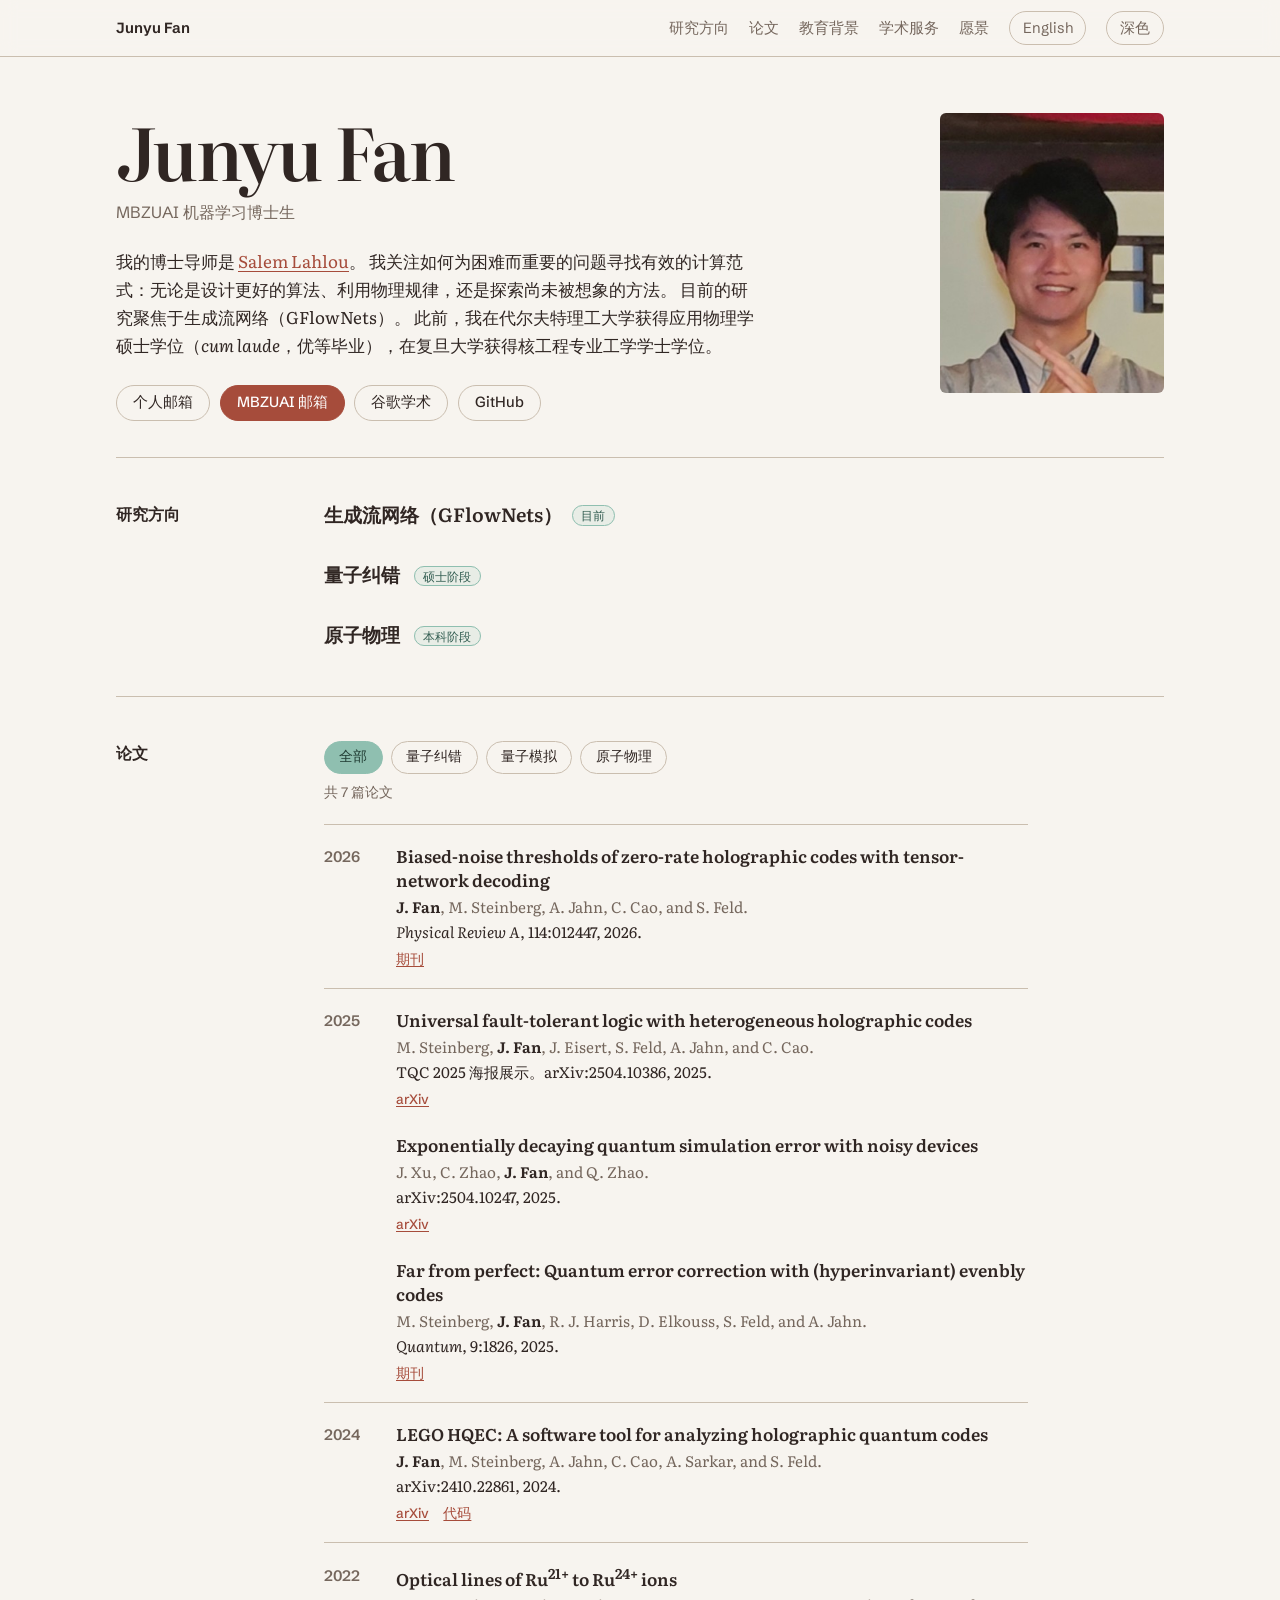
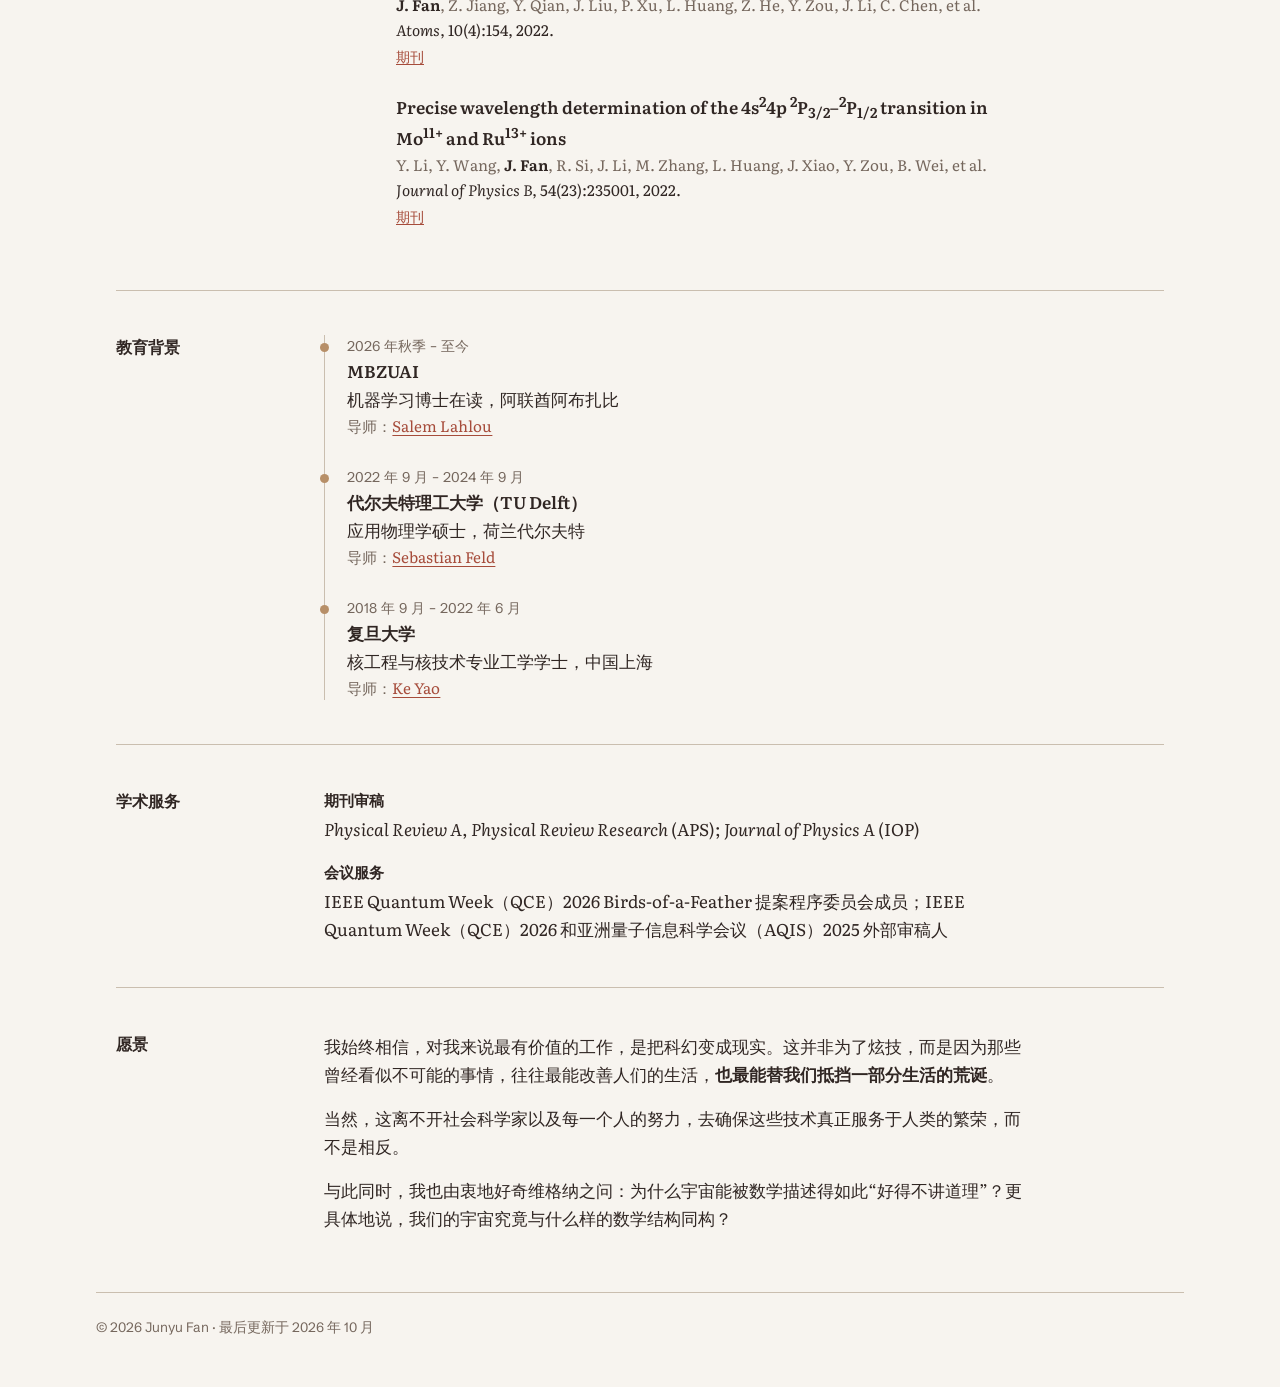
==== zh.html @ 1be73fea "Add Chinese homepage and language switch" ====
<!DOCTYPE html>
<html lang="zh-CN">
<head>
  <meta charset="UTF-8" />
  <meta name="google-site-verification" content="0ChBe5ir7UnDxiI_qEI0P0M8Q7s19YpTejGyfD4wSks" />
  <meta name="viewport" content="width=device-width, initial-scale=1.0" />
  <meta name="description" content="Junyu Fan 的个人学术主页。研究兴趣包括生成流网络（GFlowNets）、量子纠错，以及面向科学难题的计算方法。" />
  <link rel="canonical" href="https://fjy08.github.io/zh.html" />
  <link rel="alternate" hreflang="en" href="https://fjy08.github.io/" />
  <link rel="alternate" hreflang="zh-CN" href="https://fjy08.github.io/zh.html" />
  <title>Junyu Fan</title>

  <link rel="preconnect" href="https://fonts.googleapis.com" />
  <link rel="preconnect" href="https://fonts.gstatic.com" crossorigin />
  <link rel="stylesheet" href="https://fonts.googleapis.com/css2?family=Literata:ital,opsz,wght@0,7..72,200..900;1,7..72,200..900&family=Schibsted+Grotesk:wght@400..800&display=swap" />

  <!-- Apply a saved theme before first paint to avoid a flash -->
  <script>
    try {
      var saved = localStorage.getItem('theme');
      if (saved === 'light' || saved === 'dark') document.documentElement.setAttribute('data-theme', saved);
    } catch (e) {}
  </script>

  <style>
    /* ---------- Tokens ---------- */
    :root {
      --paper: #F7F4EF;
      --ink: #302623;
      --muted: #75675D;
      --line: #CABEAF;
      --accent: #A64C3B;
      --accent-strong: #6B3B32;
      --on-accent: #FFFFFF;
      --jade: #8FBFB0;
      --jade-text: #315C50;
      --on-jade: #203C33;
      --sand: #B78F68;
      --serif: "Literata", "Noto Serif CJK SC", "Source Han Serif SC", "Songti SC", SimSun, serif;
      --sans: "Schibsted Grotesk", system-ui, "Microsoft YaHei", "PingFang SC", sans-serif;
      color-scheme: light;
    }
    @media (prefers-color-scheme: dark) {
      :root:not([data-theme="light"]) {
        --paper: #201D1A;
        --ink: #EEE8DF;
        --muted: #CABEAF;
        --line: #57463D;
        --accent: #D98673;
        --accent-strong: #ECB09D;
        --on-accent: #21140E;
        --jade-text: #8FBFB0;
        color-scheme: dark;
      }
    }
    :root[data-theme="dark"] {
      --paper: #201D1A;
      --ink: #EEE8DF;
      --muted: #CABEAF;
      --line: #57463D;
      --accent: #D98673;
      --accent-strong: #ECB09D;
      --on-accent: #21140E;
      --jade-text: #8FBFB0;
      color-scheme: dark;
    }

    /* ---------- Base ---------- */
    *, *::before, *::after { box-sizing: border-box; }
    [hidden] { display: none !important; }
    html { scroll-behavior: smooth; -webkit-text-size-adjust: 100%; }
    body {
      margin: 0;
      background: var(--paper);
      color: var(--ink);
      font: 400 1.0625rem/1.65 var(--serif);
      -webkit-font-smoothing: antialiased;
    }
    a { color: var(--accent); text-underline-offset: 0.18em; text-decoration-thickness: 1px; }
    a:hover { color: var(--accent-strong); }
    :focus-visible { outline: 2px solid var(--accent); outline-offset: 3px; border-radius: 2px; }
    .skip { position: absolute; left: -999px; top: 0.5rem; background: var(--paper); padding: 0.5rem 0.9rem; z-index: 20; font-family: var(--sans); }
    .skip:focus { left: 0.5rem; }
    .wrap { max-width: 68rem; margin: 0 auto; padding: 0 1.25rem; }
    #top, .section { scroll-margin-top: 4.25rem; }

    /* ---------- Top bar ---------- */
    .topbar {
      position: sticky; top: 0; z-index: 10;
      background: color-mix(in srgb, var(--paper) 88%, transparent);
      -webkit-backdrop-filter: blur(8px); backdrop-filter: blur(8px);
      border-bottom: 1px solid var(--line);
    }
    .topbar-inner {
      max-width: 68rem; margin: 0 auto; padding: 0 1.25rem; height: 3.5rem;
      display: flex; align-items: center; gap: 1.25rem;
      font-family: var(--sans); font-size: 0.92rem;
    }
    .brand { font-weight: 650; color: var(--ink); text-decoration: none; white-space: nowrap; }
    .brand:hover { color: var(--ink); }
    .topnav { display: flex; gap: 1.25rem; margin-left: auto; min-width: 0; overflow-x: auto; scrollbar-width: none; }
    .topnav::-webkit-scrollbar { display: none; }
    .topnav a { color: var(--muted); text-decoration: none; padding: 0.25rem 0; white-space: nowrap; }
    .topnav a:hover { color: var(--ink); }
    .theme-btn {
      flex-shrink: 0; font: inherit; color: var(--muted); background: none;
      border: 1px solid var(--line); border-radius: 999px; padding: 0.25rem 0.8rem; cursor: pointer;
    }
    .theme-btn:hover { color: var(--ink); border-color: var(--accent); }
    .language-link {
      flex-shrink: 0; color: var(--muted); text-decoration: none; white-space: nowrap;
      border: 1px solid var(--line); border-radius: 999px; padding: 0.25rem 0.8rem;
    }
    .language-link:hover { color: var(--ink); border-color: var(--accent); }
    @media (max-width: 640px) {
      .brand { display: none; }
      .topbar-inner { gap: 0.65rem; padding: 0 1rem; font-size: 0.85rem; }
      .topnav { gap: 0.9rem; }
    }

    /* ---------- Hero ---------- */
    .hero {
      display: grid; grid-template-columns: minmax(0, 1fr) 14rem; gap: 3rem;
      align-items: start; padding: 3.5rem 0 2.25rem;
    }
    .hero h1 {
      margin: 0 0 0.9rem; font-family: var(--serif); font-weight: 600;
      font-size: clamp(2.7rem, 6.5vw, 4.5rem); line-height: 1.02; letter-spacing: -0.025em;
    }
    .position { margin: 0 0 1.4rem; max-width: 34rem; font: 400 1.02rem/1.45 var(--sans); color: var(--muted); }
    .bio { margin: 0 0 1.6rem; max-width: 40rem; }
    .photo img {
      display: block; width: 100%; aspect-ratio: 4 / 5; object-fit: cover;
      border-radius: 6px; background: var(--line);
    }
    .links { display: flex; flex-wrap: wrap; gap: 0.6rem; font: 500 0.92rem/1 var(--sans); }
    .links a {
      display: inline-flex; align-items: center; padding: 0.6rem 1rem;
      border: 1px solid var(--line); border-radius: 999px; color: var(--ink); text-decoration: none;
    }
    .links a:hover { border-color: var(--accent); color: var(--accent); }
    .links a.primary { background: var(--accent); border-color: var(--accent); color: var(--on-accent); }
    .links a.primary:hover { background: var(--accent-strong); border-color: var(--accent-strong); color: var(--on-accent); }
    @media (max-width: 760px) {
      .hero { grid-template-columns: 1fr; gap: 1.5rem; padding-top: 2rem; }
      .photo { order: -1; width: 8.5rem; }
    }

    /* ---------- Sections ---------- */
    .section {
      display: grid; grid-template-columns: 10.5rem minmax(0, 1fr); gap: 1.5rem 2.5rem;
      padding: 2.75rem 0; border-top: 1px solid var(--line);
    }
    .section > h2 { margin: 0; font: 650 0.98rem/1.7 var(--sans); letter-spacing: 0.005em; }
    .section-body { max-width: 44rem; }
    @media (max-width: 760px) { .section { grid-template-columns: 1fr; gap: 1rem; padding: 2.25rem 0; } }

    /* Research */
    .topics { display: grid; gap: 1.9rem; }
    .topic h3 { margin: 0 0 0.3rem; font: 600 1.2rem/1.3 var(--serif); }
    .status {
      margin-left: 0.6rem; padding: 0.1rem 0.55rem; border: 1px solid var(--jade); border-radius: 999px;
      background: color-mix(in srgb, var(--jade) 14%, var(--paper));
      font: 500 0.78rem/1.4 var(--sans); color: var(--jade-text); vertical-align: 0.12em;
    }
    .topic p { margin: 0 0 0.45rem; }
    .topic .more { font: 500 0.9rem/1.4 var(--sans); }

    /* Publications */
    .filters { display: flex; flex-wrap: wrap; gap: 0.5rem; margin: 0 0 0.6rem; }
    .chip {
      font: 500 0.85rem/1 var(--sans); padding: 0.55rem 0.9rem; border-radius: 999px;
      border: 1px solid var(--line); background: transparent; color: var(--ink); cursor: pointer;
    }
    .chip:hover { border-color: var(--accent); }
    .chip[aria-pressed="true"] { background: var(--jade); border-color: var(--jade); color: var(--on-jade); }
    .pub-count { margin: 0 0 1.25rem; font: 400 0.85rem/1.5 var(--sans); color: var(--muted); }
    .year-group { display: grid; grid-template-columns: 3.5rem minmax(0, 1fr); gap: 1rem; padding: 1.2rem 0; border-top: 1px solid var(--line); }
    .year { margin: 0; font: 600 0.95rem/1.7 var(--sans); color: var(--muted); }
    .pubs { list-style: none; margin: 0; padding: 0; display: grid; gap: 1.5rem; }
    .pub p { margin: 0; }
    .pub-title { font-weight: 600; line-height: 1.4; }
    .pub-authors { font-size: 0.95rem; color: var(--muted); margin-top: 0.15rem !important; }
    .pub-authors strong { color: var(--ink); font-weight: 650; }
    .pub-venue { font-size: 0.95rem; }
    .pub-links { display: flex; gap: 0.9rem; margin-top: 0.35rem !important; font: 500 0.85rem/1.4 var(--sans); }
    @media (max-width: 480px) { .year-group { grid-template-columns: 1fr; gap: 0.25rem; } }

    /* Education timeline (a real sequence, so it gets a rail) */
    .timeline { list-style: none; margin: 0; padding: 0 0 0 1.4rem; border-left: 1px solid var(--line); }
    .timeline li { position: relative; padding-bottom: 1.7rem; }
    .timeline li:last-child { padding-bottom: 0; }
    .timeline li::before {
      content: ""; position: absolute; left: calc(-1.4rem - 5px); top: 0.5rem;
      width: 9px; height: 9px; border-radius: 50%; background: var(--sand);
    }
    .timeline .date { display: block; font: 400 0.88rem/1.6 var(--sans); color: var(--muted); }
    .timeline .school { display: block; font-weight: 600; }
    .timeline .degree { display: block; }
    .timeline .advisor { display: block; font-size: 0.95rem; color: var(--muted); }

    /* Service */
    .service { list-style: none; margin: 0; padding: 0; display: grid; gap: 1.1rem; }
    .service strong { display: block; margin-bottom: 0.1rem; font: 600 0.95rem/1.6 var(--sans); }

    /* Vision */
    .vision-more { margin: 0 0 1rem; }

    /* Footer */
    .footer { padding: 1.5rem 0 3rem; border-top: 1px solid var(--line); font: 400 0.85rem/1.6 var(--sans); color: var(--muted); }
  </style>
</head>
<body>
<a class="skip" href="#main">跳转到正文</a>

<header class="topbar">
  <div class="topbar-inner">
    <a class="brand" href="#top">Junyu Fan</a>
    <nav class="topnav" aria-label="页面导航">
      <a href="#research">研究方向</a>
      <a href="#publications">论文</a>
      <a href="#education">教育背景</a>
      <a href="#service">学术服务</a>
      <a href="#vision">愿景</a>
    </nav>
    <a class="language-link" href="index.html" lang="en" hreflang="en" aria-label="切换到英文">English</a>
    <button class="theme-btn" id="theme-toggle" type="button">深色</button>
  </div>
</header>

<main id="main" class="wrap">

  <!-- Hero -->
  <div class="hero" id="top">
    <div class="hero-text">
      <h1>Junyu Fan</h1>
      <p class="position">MBZUAI 机器学习博士生</p>
      <p class="bio">
        我的博士导师是 <a href="https://lahlou.org/" target="_blank" rel="noopener noreferrer">Salem Lahlou</a>。
        我关注如何为困难而重要的问题寻找有效的计算范式：无论是设计更好的算法、利用物理规律，还是探索尚未被想象的方法。
        目前的研究聚焦于生成流网络（GFlowNets）。
        此前，我在代尔夫特理工大学获得应用物理学硕士学位（<em>cum laude</em>，优等毕业），在复旦大学获得核工程专业工学学士学位。
      </p>
      <div class="links">
        <a href="mailto:fzhjerry@gmail.com">个人邮箱</a>
        <a class="primary" href="mailto:Junyu.Fan@mbzuai.ac.ae">MBZUAI 邮箱</a>
        <a href="https://scholar.google.com/citations?user=SS9oXGwAAAAJ" target="_blank" rel="noopener noreferrer">谷歌学术</a>
        <a href="https://github.com/FJY08" target="_blank" rel="noopener noreferrer">GitHub</a>
      </div>
    </div>
    <div class="photo">
      <img src="contents/photo.jpg?v=f441483" alt="Junyu Fan" />
    </div>
  </div>

  <!-- Research -->
  <section class="section" id="research" aria-labelledby="h-research">
    <h2 id="h-research">研究方向</h2>
    <div class="section-body topics">
      <div class="topic">
        <h3>生成流网络（GFlowNets）<span class="status">目前</span></h3>
      </div>
      <div class="topic">
        <h3>量子纠错 <span class="status">硕士阶段</span></h3>
      </div>
      <div class="topic">
        <h3>原子物理 <span class="status">本科阶段</span></h3>
      </div>
    </div>
  </section>

  <!-- Publications -->
  <section class="section" id="publications" aria-labelledby="h-pubs">
    <h2 id="h-pubs">论文</h2>
    <div class="section-body">
      <div class="filters" role="group" aria-label="按研究方向筛选论文">
        <button class="chip" type="button" data-filter="all" aria-pressed="true">全部</button>
        <button class="chip" type="button" data-filter="qec" aria-pressed="false">量子纠错</button>
        <button class="chip" type="button" data-filter="sim" aria-pressed="false">量子模拟</button>
        <button class="chip" type="button" data-filter="atomic" aria-pressed="false">原子物理</button>
      </div>
      <p class="pub-count" id="pub-count" aria-live="polite">共 7 篇论文</p>

      <div class="year-group">
        <h3 class="year">2026</h3>
        <ul class="pubs">
          <li class="pub" data-tags="qec">
            <p class="pub-title">Biased-noise thresholds of zero-rate holographic codes with tensor-network decoding</p>
            <p class="pub-authors"><strong>J. Fan</strong>, M. Steinberg, A. Jahn, C. Cao, and S. Feld.</p>
            <p class="pub-venue"><em>Physical Review A</em>, 114:012447, 2026.</p>
            <p class="pub-links"><a href="https://doi.org/10.1103/rcxg-x3hy" target="_blank" rel="noopener noreferrer">期刊</a></p>
          </li>
        </ul>
      </div>

      <div class="year-group">
        <h3 class="year">2025</h3>
        <ul class="pubs">
          <li class="pub" data-tags="qec">
            <p class="pub-title">Universal fault-tolerant logic with heterogeneous holographic codes</p>
            <p class="pub-authors">M. Steinberg, <strong>J. Fan</strong>, J. Eisert, S. Feld, A. Jahn, and C. Cao.</p>
            <p class="pub-venue">TQC 2025 海报展示。arXiv:2504.10386, 2025.</p>
            <p class="pub-links"><a href="https://arxiv.org/abs/2504.10386" target="_blank" rel="noopener noreferrer">arXiv</a></p>
          </li>
          <li class="pub" data-tags="sim">
            <p class="pub-title">Exponentially decaying quantum simulation error with noisy devices</p>
            <p class="pub-authors">J. Xu, C. Zhao, <strong>J. Fan</strong>, and Q. Zhao.</p>
            <p class="pub-venue">arXiv:2504.10247, 2025.</p>
            <p class="pub-links"><a href="https://arxiv.org/abs/2504.10247" target="_blank" rel="noopener noreferrer">arXiv</a></p>
          </li>
          <li class="pub" data-tags="qec">
            <p class="pub-title">Far from perfect: Quantum error correction with (hyperinvariant) evenbly codes</p>
            <p class="pub-authors">M. Steinberg, <strong>J. Fan</strong>, R. J. Harris, D. Elkouss, S. Feld, and A. Jahn.</p>
            <p class="pub-venue"><em>Quantum</em>, 9:1826, 2025.</p>
            <p class="pub-links"><a href="https://doi.org/10.22331/q-2025-08-08-1826" target="_blank" rel="noopener noreferrer">期刊</a></p>
          </li>
        </ul>
      </div>

      <div class="year-group">
        <h3 class="year">2024</h3>
        <ul class="pubs">
          <li class="pub" data-tags="qec">
            <p class="pub-title">LEGO HQEC: A software tool for analyzing holographic quantum codes</p>
            <p class="pub-authors"><strong>J. Fan</strong>, M. Steinberg, A. Jahn, C. Cao, A. Sarkar, and S. Feld.</p>
            <p class="pub-venue">arXiv:2410.22861, 2024.</p>
            <p class="pub-links">
              <a href="https://arxiv.org/abs/2410.22861" target="_blank" rel="noopener noreferrer">arXiv</a>
              <a href="https://github.com/QML-Group/HQEC" target="_blank" rel="noopener noreferrer">代码</a>
            </p>
          </li>
        </ul>
      </div>

      <div class="year-group">
        <h3 class="year">2022</h3>
        <ul class="pubs">
          <li class="pub" data-tags="atomic">
            <p class="pub-title">Optical lines of Ru<sup>21+</sup> to Ru<sup>24+</sup> ions</p>
            <p class="pub-authors"><strong>J. Fan</strong>, Z. Jiang, Y. Qian, J. Liu, P. Xu, L. Huang, Z. He, Y. Zou, J. Li, C. Chen, et al.</p>
            <p class="pub-venue"><em>Atoms</em>, 10(4):154, 2022.</p>
            <p class="pub-links"><a href="https://doi.org/10.3390/atoms10040154" target="_blank" rel="noopener noreferrer">期刊</a></p>
          </li>
          <li class="pub" data-tags="atomic">
            <p class="pub-title">Precise wavelength determination of the 4s<sup>2</sup>4p <sup>2</sup>P<sub>3/2</sub>&ndash;<sup>2</sup>P<sub>1/2</sub> transition in Mo<sup>11+</sup> and Ru<sup>13+</sup> ions</p>
            <p class="pub-authors">Y. Li, Y. Wang, <strong>J. Fan</strong>, R. Si, J. Li, M. Zhang, L. Huang, J. Xiao, Y. Zou, B. Wei, et al.</p>
            <p class="pub-venue"><em>Journal of Physics B</em>, 54(23):235001, 2022.</p>
            <p class="pub-links"><a href="https://doi.org/10.1088/1361-6455/ac43f4" target="_blank" rel="noopener noreferrer">期刊</a></p>
          </li>
        </ul>
      </div>
    </div>
  </section>

  <!-- Education -->
  <section class="section" id="education" aria-labelledby="h-edu">
    <h2 id="h-edu">教育背景</h2>
    <div class="section-body">
      <ol class="timeline">
        <li>
          <span class="date">2026 年秋季 &ndash; 至今</span>
          <span class="school">MBZUAI</span>
          <span class="degree">机器学习博士在读，阿联酋阿布扎比</span>
          <span class="advisor">导师：<a href="https://lahlou.org/" target="_blank" rel="noopener noreferrer">Salem Lahlou</a></span>
        </li>
        <li>
          <span class="date">2022 年 9 月 &ndash; 2024 年 9 月</span>
          <span class="school">代尔夫特理工大学（TU Delft）</span>
          <span class="degree">应用物理学硕士，荷兰代尔夫特</span>
          <span class="advisor">导师：<a href="https://www.sebastianfeld.de/" target="_blank" rel="noopener noreferrer">Sebastian Feld</a></span>
        </li>
        <li>
          <span class="date">2018 年 9 月 &ndash; 2022 年 6 月</span>
          <span class="school">复旦大学</span>
          <span class="degree">核工程与核技术专业工学学士，中国上海</span>
          <span class="advisor">导师：<a href="https://www.researchgate.net/profile/Ke-Yao-4" target="_blank" rel="noopener noreferrer">Ke Yao</a></span>
        </li>
      </ol>
    </div>
  </section>

  <!-- Service -->
  <section class="section" id="service" aria-labelledby="h-service">
    <h2 id="h-service">学术服务</h2>
    <div class="section-body">
      <ul class="service">
        <li>
          <strong>期刊审稿</strong>
          <em>Physical Review A</em>, <em>Physical Review Research</em> (APS); <em>Journal of Physics A</em> (IOP)
        </li>
        <li>
          <strong>会议服务</strong>
          IEEE Quantum Week（QCE）2026 Birds-of-a-Feather 提案程序委员会成员；IEEE Quantum Week（QCE）2026 和亚洲量子信息科学会议（AQIS）2025 外部审稿人
        </li>
      </ul>
    </div>
  </section>

  <!-- Vision -->
  <section class="section" id="vision" aria-labelledby="h-vision">
    <h2 id="h-vision">愿景</h2>
    <div class="section-body">
      <p class="vision-more">我始终相信，对我来说最有价值的工作，是把科幻变成现实。这并非为了炫技，而是因为那些曾经看似不可能的事情，往往最能改善人们的生活，<strong>也最能替我们抵挡一部分生活的荒诞</strong>。</p>
      <p class="vision-more">当然，这离不开社会科学家以及每一个人的努力，去确保这些技术真正服务于人类的繁荣，而不是相反。</p>
      <p class="vision-more">与此同时，我也由衷地好奇维格纳之问：为什么宇宙能被数学描述得如此“好得不讲道理”？更具体地说，我们的宇宙究竟与什么样的数学结构同构？</p>
    </div>
  </section>

</main>

<footer class="wrap footer">
  &copy; 2026 Junyu Fan &middot; 最后更新于 2026 年 10 月
</footer>

<script>
(function () {
  var languageLink = document.querySelector('.language-link');
  languageLink.addEventListener('click', function () {
    languageLink.href = languageLink.getAttribute('href').split('#')[0] + window.location.hash;
  });

  /* ---------- Theme toggle ---------- */
  var root = document.documentElement;
  var btn = document.getElementById('theme-toggle');
  var mq = window.matchMedia('(prefers-color-scheme: dark)');
  function isDark() {
    var t = root.getAttribute('data-theme');
    return t ? t === 'dark' : mq.matches;
  }
  function syncLabel() {
    btn.textContent = isDark() ? '浅色' : '深色';
    btn.setAttribute('aria-label', isDark() ? '切换到浅色主题' : '切换到深色主题');
  }
  btn.addEventListener('click', function () {
    var next = isDark() ? 'light' : 'dark';
    root.setAttribute('data-theme', next);
    try { localStorage.setItem('theme', next); } catch (e) {}
    syncLabel();
  });
  if (mq.addEventListener) mq.addEventListener('change', syncLabel);
  syncLabel();

  /* ---------- Publication filter ---------- */
  var chips = document.querySelectorAll('.chip');
  var pubs = document.querySelectorAll('.pub');
  var groups = document.querySelectorAll('.year-group');
  var count = document.getElementById('pub-count');
  function applyFilter(tag) {
    var shown = 0;
    chips.forEach(function (c) {
      c.setAttribute('aria-pressed', c.getAttribute('data-filter') === tag ? 'true' : 'false');
    });
    pubs.forEach(function (p) {
      var match = tag === 'all' || p.getAttribute('data-tags').split(' ').indexOf(tag) !== -1;
      p.hidden = !match;
      if (match) shown++;
    });
    groups.forEach(function (g) { g.hidden = !g.querySelector('.pub:not([hidden])'); });
    count.textContent = shown === pubs.length ? '共 ' + pubs.length + ' 篇论文' : '显示 ' + shown + ' / ' + pubs.length + ' 篇论文';
  }
  chips.forEach(function (c) {
    c.addEventListener('click', function () { applyFilter(c.getAttribute('data-filter')); });
  });
  document.querySelectorAll('[data-filter-link]').forEach(function (a) {
    a.addEventListener('click', function () { applyFilter(a.getAttribute('data-filter-link')); });
  });

})();
</script>
</body>
</html>
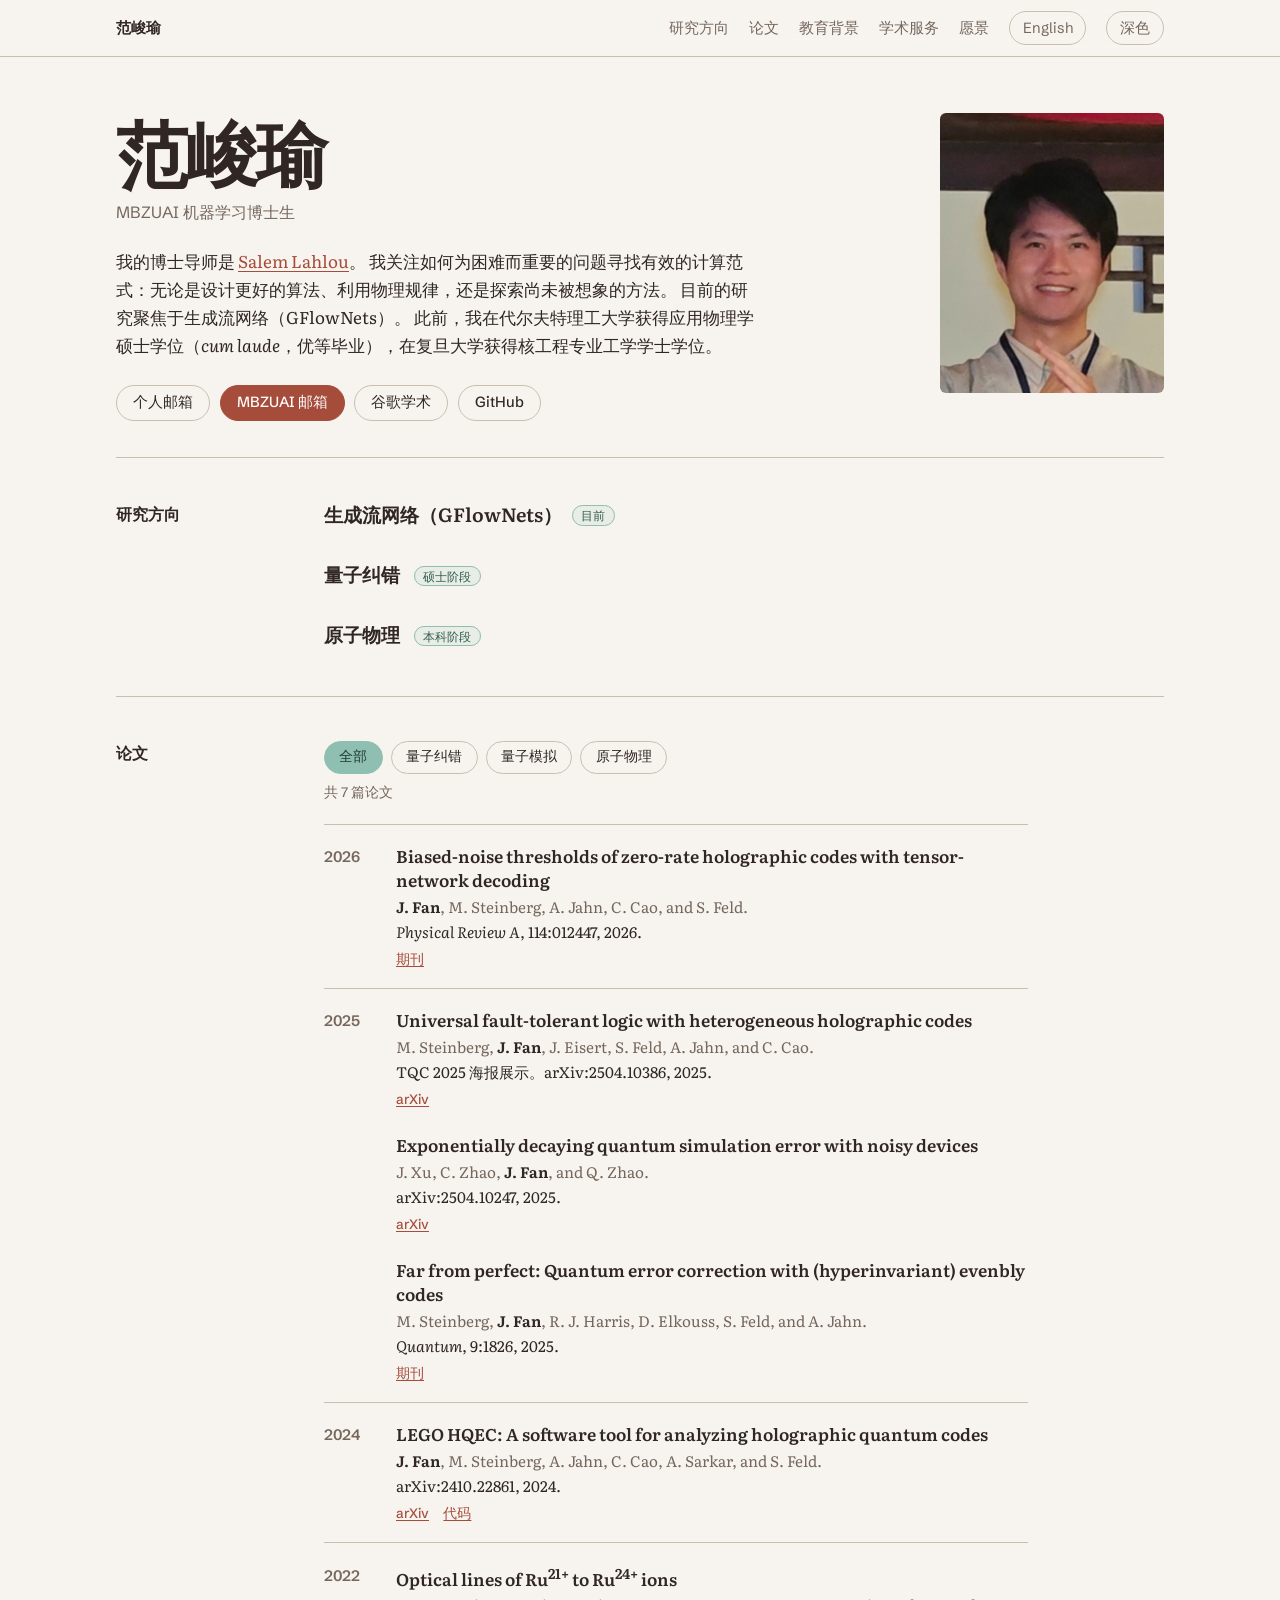
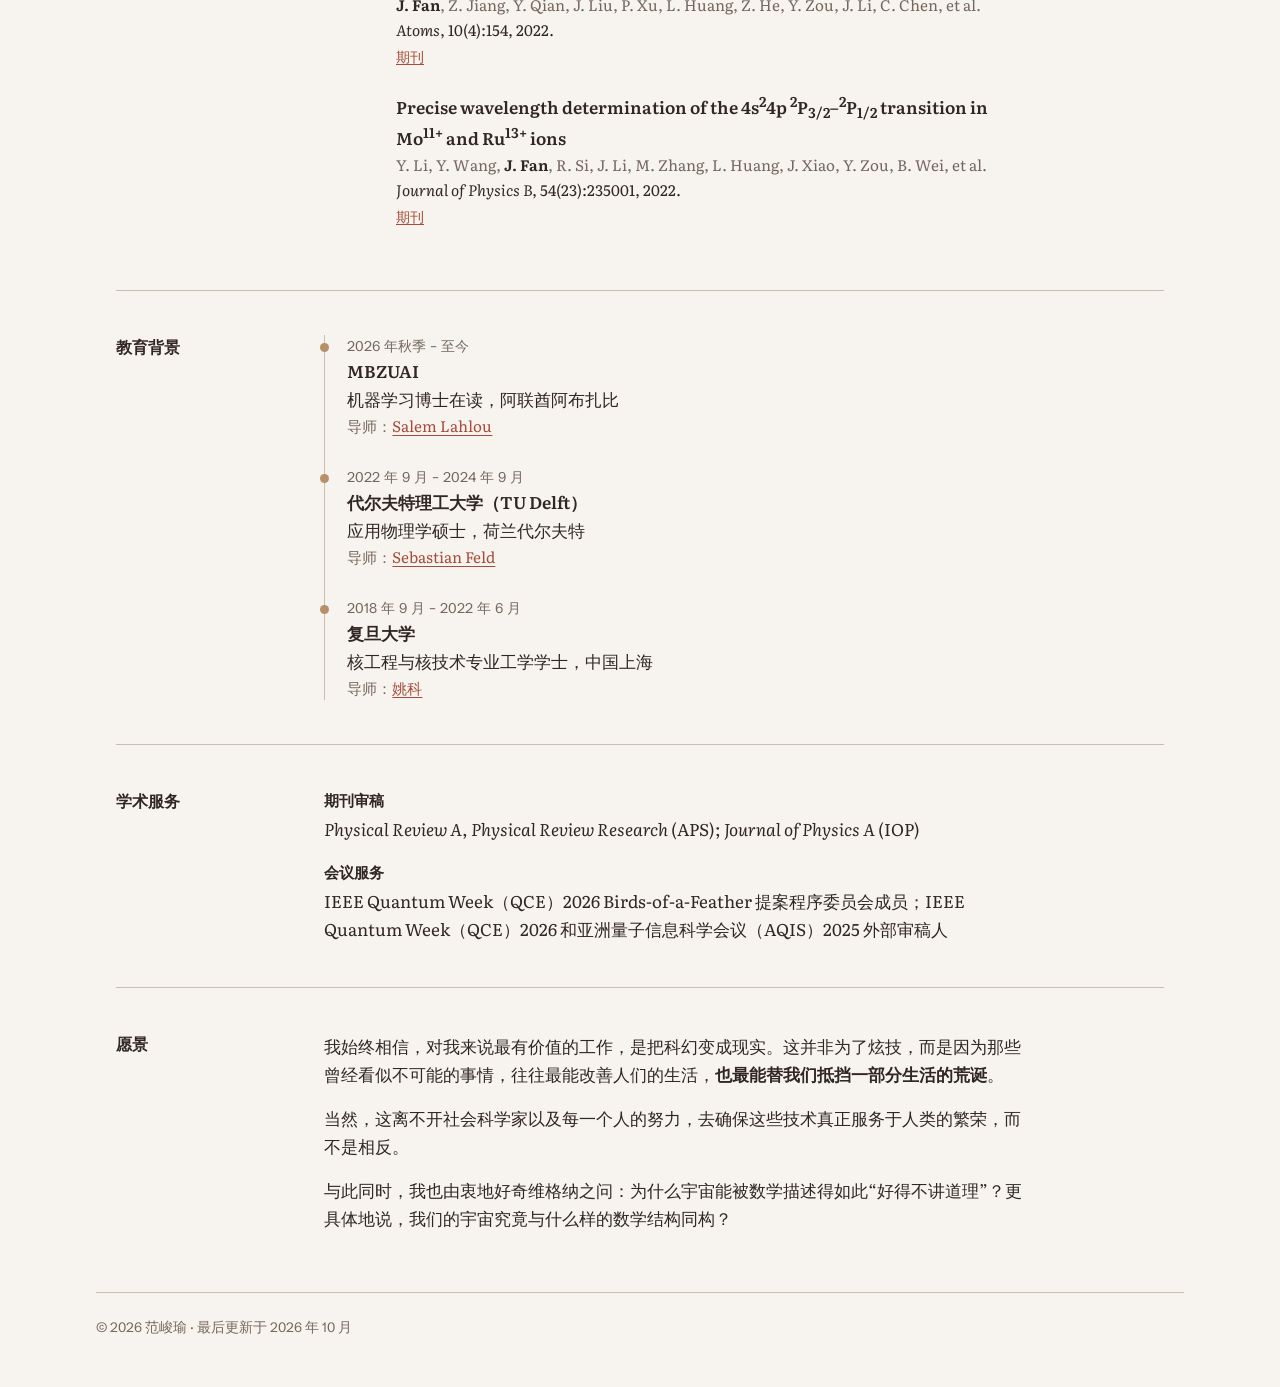
==== commit 03ad2080: "Localize names on Chinese homepage" ====
--- a/zh.html
+++ b/zh.html
@@ -4,11 +4,11 @@
   <meta charset="UTF-8" />
   <meta name="google-site-verification" content="0ChBe5ir7UnDxiI_qEI0P0M8Q7s19YpTejGyfD4wSks" />
   <meta name="viewport" content="width=device-width, initial-scale=1.0" />
-  <meta name="description" content="Junyu Fan 的个人学术主页。研究兴趣包括生成流网络（GFlowNets）、量子纠错，以及面向科学难题的计算方法。" />
+  <meta name="description" content="范峻瑜的个人学术主页。研究兴趣包括生成流网络（GFlowNets）、量子纠错，以及面向科学难题的计算方法。" />
   <link rel="canonical" href="https://fjy08.github.io/zh.html" />
   <link rel="alternate" hreflang="en" href="https://fjy08.github.io/" />
   <link rel="alternate" hreflang="zh-CN" href="https://fjy08.github.io/zh.html" />
-  <title>Junyu Fan</title>
+  <title>范峻瑜</title>
 
   <link rel="preconnect" href="https://fonts.googleapis.com" />
   <link rel="preconnect" href="https://fonts.gstatic.com" crossorigin />
@@ -215,7 +215,7 @@
 
 <header class="topbar">
   <div class="topbar-inner">
-    <a class="brand" href="#top">Junyu Fan</a>
+    <a class="brand" href="#top">范峻瑜</a>
     <nav class="topnav" aria-label="页面导航">
       <a href="#research">研究方向</a>
       <a href="#publications">论文</a>
@@ -233,7 +233,7 @@
   <!-- Hero -->
   <div class="hero" id="top">
     <div class="hero-text">
-      <h1>Junyu Fan</h1>
+      <h1>范峻瑜</h1>
       <p class="position">MBZUAI 机器学习博士生</p>
       <p class="bio">
         我的博士导师是 <a href="https://lahlou.org/" target="_blank" rel="noopener noreferrer">Salem Lahlou</a>。
@@ -249,7 +249,7 @@
       </div>
     </div>
     <div class="photo">
-      <img src="contents/photo.jpg?v=f441483" alt="Junyu Fan" />
+      <img src="contents/photo.jpg?v=f441483" alt="范峻瑜" />
     </div>
   </div>
 
@@ -373,7 +373,7 @@
           <span class="date">2018 年 9 月 &ndash; 2022 年 6 月</span>
           <span class="school">复旦大学</span>
           <span class="degree">核工程与核技术专业工学学士，中国上海</span>
-          <span class="advisor">导师：<a href="https://www.researchgate.net/profile/Ke-Yao-4" target="_blank" rel="noopener noreferrer">Ke Yao</a></span>
+          <span class="advisor">导师：<a href="https://www.researchgate.net/profile/Ke-Yao-4" target="_blank" rel="noopener noreferrer">姚科</a></span>
         </li>
       </ol>
     </div>
@@ -409,7 +409,7 @@
 </main>
 
 <footer class="wrap footer">
-  &copy; 2026 Junyu Fan &middot; 最后更新于 2026 年 10 月
+  &copy; 2026 范峻瑜 &middot; 最后更新于 2026 年 10 月
 </footer>
 
 <script>
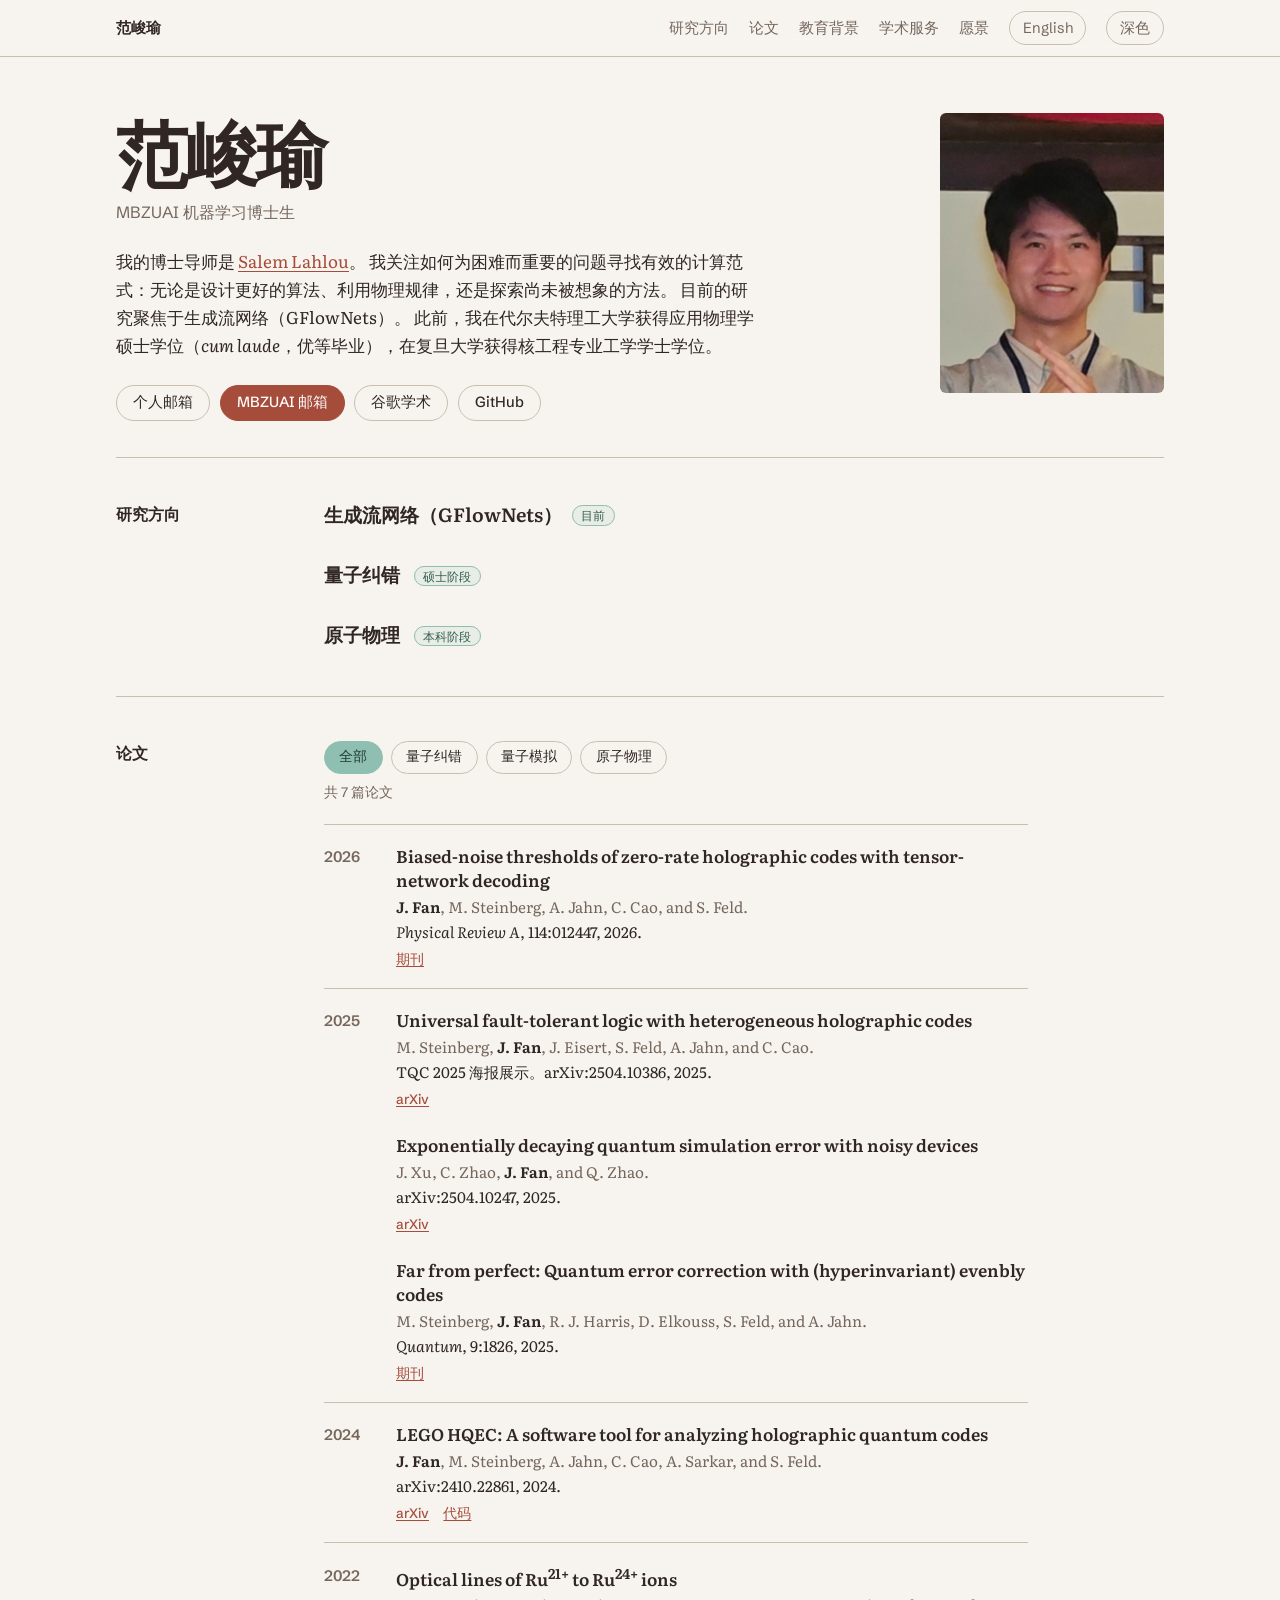
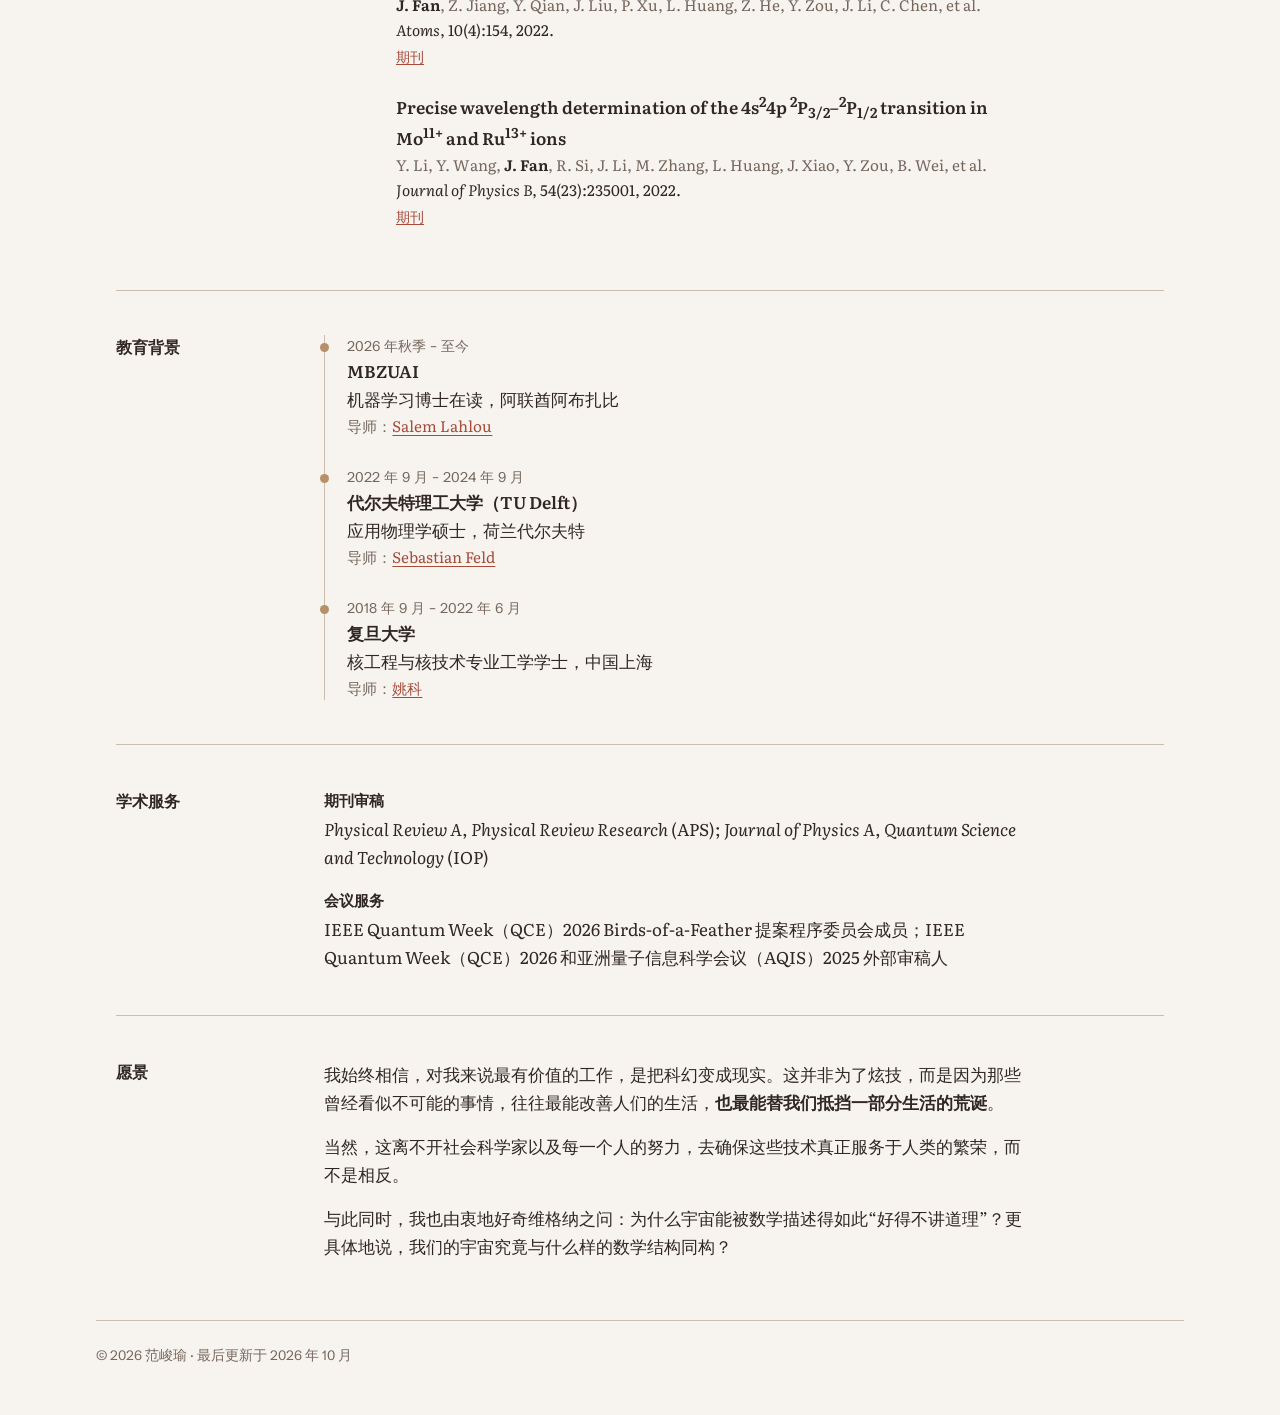
==== commit 04870f58: "Add Quantum Science and Technology reviewer service" ====
--- a/zh.html
+++ b/zh.html
@@ -386,7 +386,7 @@
       <ul class="service">
         <li>
           <strong>期刊审稿</strong>
-          <em>Physical Review A</em>, <em>Physical Review Research</em> (APS); <em>Journal of Physics A</em> (IOP)
+          <em>Physical Review A</em>, <em>Physical Review Research</em> (APS); <em>Journal of Physics A</em>, <em>Quantum Science and Technology</em> (IOP)
         </li>
         <li>
           <strong>会议服务</strong>
